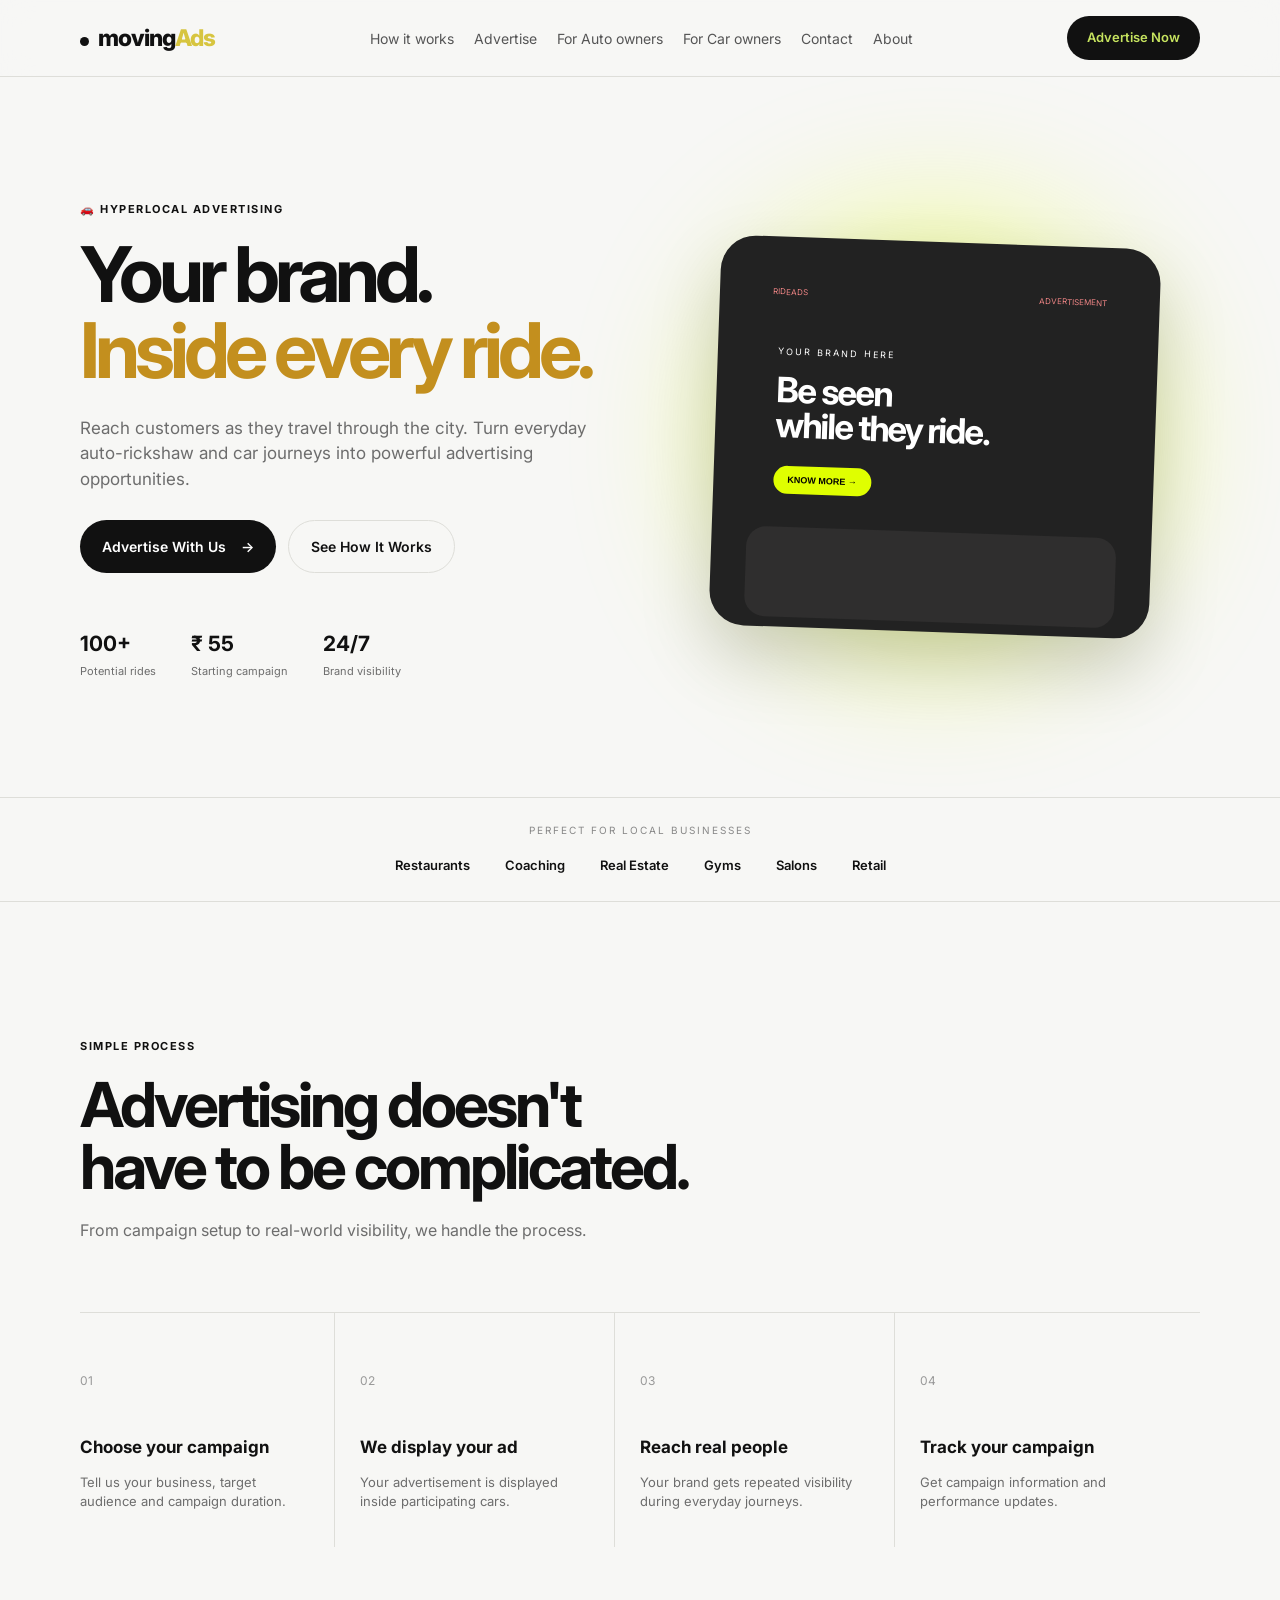
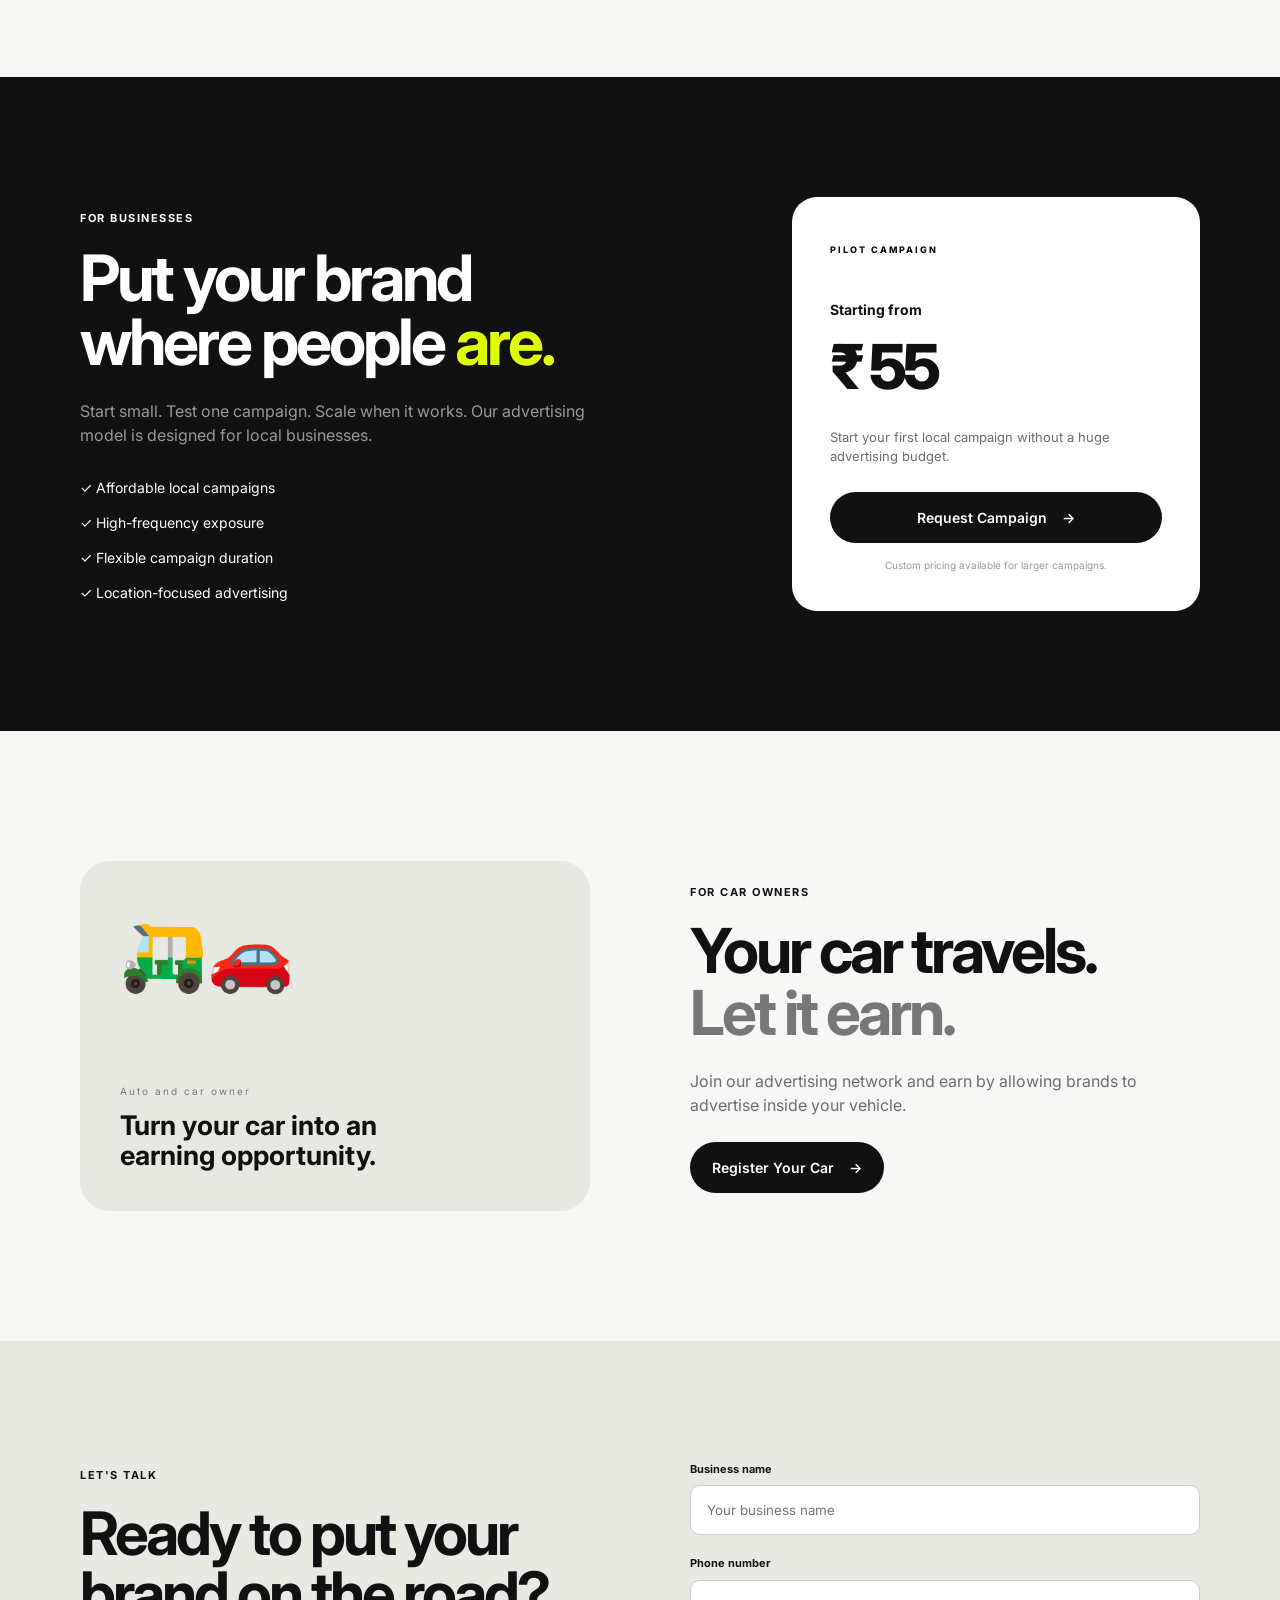
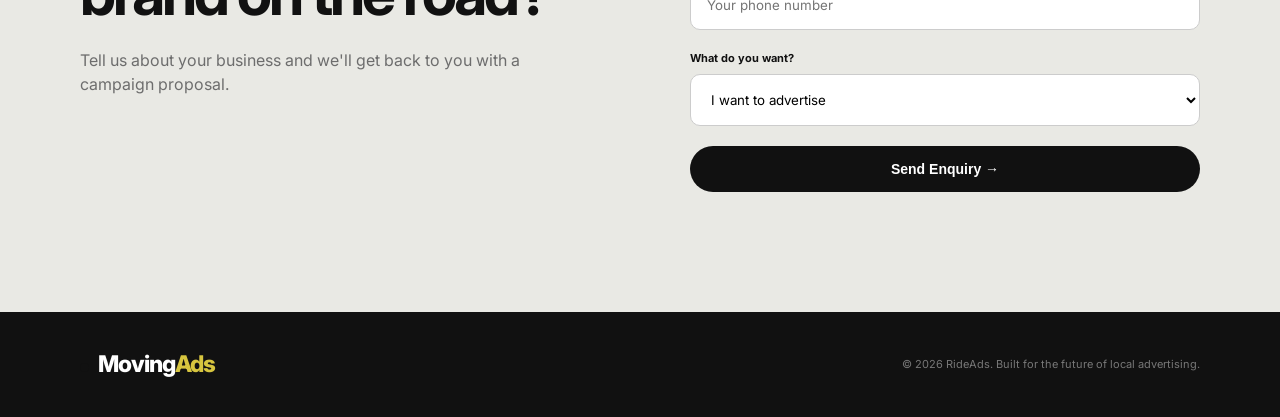
==== index.html @ db66582b "Add files via upload" ====
<!DOCTYPE html>
<html lang="en">
<head>
    <meta charset="UTF-8">
    <meta name="viewport" content="width=device-width, initial-scale=1.0">

    <title>RideAds — Advertise Inside Every Ride</title>

    <link rel="stylesheet" href="style.css">

    <link rel="preconnect" href="https://fonts.googleapis.com">
    <link rel="preconnect" href="https://fonts.gstatic.com" crossorigin>
    <link href="https://fonts.googleapis.com/css2?family=Inter:wght@400;500;600;700;800&display=swap" rel="stylesheet">
</head>

<body>

    <!-- NAVBAR -->

    <header class="navbar">
        <div class="container nav-inner">

            <a href="#" class="logo">
                <span class="logo-dot"></span>
                moving<span>Ads</span>
            </a>

            <nav class="nav-links">
                <a href="#how">How it works</a>
                <a href="#advertise">Advertise</a>
                <a href="#owners">For Auto owners</a>
                <a href="#owners">For Car owners</a>
                <a href="#contact">Contact</a>
                <a href="/indexabout.html">About</a>
            </nav>

            <a href="#advertise" class="nav-btn">
                Advertise Now
            </a>

            <button class="menu-btn" id="menuBtn">
                ☰
            </button>

        </div>
    </header>


    <!-- HERO -->

    <main>

        <section class="hero">

            <div class="container hero-grid">

                <div class="hero-content">

                    <div class="eyebrow">
                        🚗 Hyperlocal advertising
                    </div>

                    <h1>
                        Your brand.
                        <span>Inside every ride.</span>
                    </h1>

                    <p class="hero-text">
                       Reach customers as they travel through the city. Turn everyday auto-rickshaw and car journeys into powerful advertising opportunities.

                    </p>

                    <div class="hero-buttons">

                        <a href="#advertise" class="btn primary">
                            Advertise With Us
                            <span>→</span>
                        </a>

                        <a href="#how" class="btn secondary">
                            See How It Works
                        </a>

                    </div>

                    <div class="hero-stats">

                        <div>
                            <strong class="counter" data-target="100">0</strong>
                            <span>Potential rides</span>
                        </div>

                        <div>
                            <strong>₹ 55</strong>
                            <span>Starting campaign</span>
                        </div>

                        <div>
                            <strong>24/7</strong>
                            <span>Brand visibility</span>
                        </div>

                    </div>

                </div>


                <!-- CAR MOCKUP -->

                <div class="hero-visual">

                    <div class="glow"></div>

                    <div class="car-window">

                        <div class="screen">

                            <div class="screen-top">
                                <span>RIDEADS</span>
                                <span>ADVERTISEMENT</span>
                            </div>

                            <div class="screen-content">

                                <small>YOUR BRAND HERE</small>

                                <h2>
                                    Be seen<br>
                                    while they ride.
                                </h2>

                                <button>
                                    KNOW MORE →
                                </button>

                            </div>

                        </div>

                        <div class="seat"></div>

                    </div>

                </div>

            </div>

        </section>


        <!-- TRUST -->

        <section class="trust">

            <div class="container">

                <p>PERFECT FOR LOCAL BUSINESSES</p>

                <div class="business-types">

                    <span>Restaurants</span>
                    <span>Coaching</span>
                    <span>Real Estate</span>
                    <span>Gyms</span>
                    <span>Salons</span>
                    <span>Retail</span>

                </div>

            </div>

        </section>


        <!-- HOW IT WORKS -->

        <section class="section" id="how">

            <div class="container">

                <div class="section-heading">

                    <div class="eyebrow">
                        Simple process
                    </div>

                    <h2>
                        Advertising doesn't<br>
                        have to be complicated.
                    </h2>

                    <p>
                        From campaign setup to real-world visibility,
                        we handle the process.
                    </p>

                </div>


                <div class="steps">

                    <div class="step">
                         <img src="/image/first final.jpeg" alt="">
                        <div class="step-number">01</div>

                        <h3>Choose your campaign</h3>

                        <p>
                            Tell us your business, target audience and
                            campaign duration.
                        </p>

                    </div>


                    <div class="step">
                        <img src="/image/WhatsApp Image 2026-09-04 at 11.53.14 AM.jpeg" alt="">
                        <div class="step-number">02</div>

                        <h3>We display your ad</h3>

                        <p>
                            Your advertisement is displayed inside
                            participating cars.
                        </p>

                    </div>


                    <div class="step">
                          <img src="/image/WhatsApp Image 2026-09-04 at 1.43.23 PM.jpeg" alt="">
                        <div class="step-number">03</div>

                        <h3>Reach real people</h3>

                        <p>
                            Your brand gets repeated visibility during
                            everyday journeys.
                        </p>

                    </div>


                    <div class="step">
                        <img src="/image/play image.jpeg" alt="">
                
                        <div class="step-number">04</div>

                        <h3>Track your campaign</h3>

                        <p>
                            Get campaign information and performance
                            updates.
                        </p>

                    </div>

                </div>

            </div>

        </section>


        <!-- ADVERTISER -->

        <section class="dark-section" id="advertise">

            <div class="container advertise-grid">

                <div>

                    <div class="eyebrow">
                        For businesses
                    </div>

                    <h2>
                        Put your brand<br>
                        where people <span>are.</span>
                    </h2>

                    <p>
                        Start small. Test one campaign. Scale when it works.
                        Our advertising model is designed for local businesses.
                    </p>

                    <ul class="features">

                        <li>✓ Affordable local campaigns</li>
                        <li>✓ High-frequency exposure</li>
                        <li>✓ Flexible campaign duration</li>
                        <li>✓ Location-focused advertising</li>

                    </ul>

                </div>


                <div class="pricing-card">

                    <span class="card-label">
                        PILOT CAMPAIGN
                    </span>

                    <h3>
                        Starting from
                    </h3>

                    <div class="price">
                        ₹  55
                    </div>

                    <p>
                        Start your first local campaign
                        without a huge advertising budget.
                    </p>

                    <a href="#contact" class="btn white">
                        Request Campaign
                        <span>→</span>
                    </a>

                    <small>
                        Custom pricing available for larger campaigns.
                    </small>

                </div>

            </div>

        </section>


        <!-- CAR OWNER -->

        <section class="section owner-section" id="owners">

            <div class="container owner-grid">

                <div class="owner-card">

                    <div class="car-icon">
                     🛺🚗
                    </div>
    

                    

                    <div>
                        <span>Auto and car owner</span>
                        <h3>Turn your car into an earning opportunity.</h3>
                    </div>

                </div>


                <div class="owner-content">

                    <div class="eyebrow">
                        For car owners
                    </div>

                    <h2>
                        Your car travels.<br>
                        <span>Let it earn.</span>
                    </h2>

                    <p>
                        Join our advertising network and earn by allowing
                        brands to advertise inside your vehicle.
                    </p>

                    <a href="#contact" class="btn primary">
                        Register Your Car
                        <span>→</span>
                    </a>

                </div>

            </div>

        </section>


        <!-- CONTACT -->

        <section class="contact-section" id="contact">

            <div class="container contact-grid">

                <div>

                    <div class="eyebrow">
                        Let's talk
                    </div>

                    <h2>
                        Ready to put your<br>
                        brand on the road?
                    </h2>

                    <p>
                        Tell us about your business and we'll get
                        back to you with a campaign proposal.
                    </p>

                </div>


                <form id="contactForm">

                    <div class="input-group">

                        <label>Business name</label>

                        <input
                            type="text"
                            id="business"
                            placeholder="Your business name"
                            required
                        >

                    </div>


                    <div class="input-group">

                        <label>Phone number</label>

                        <input
                            type="tel"
                            id="phone"
                            placeholder="Your phone number"
                            required
                        >

                    </div>


                    <div class="input-group">

                        <label>What do you want?</label>

                        <select id="campaign">

                            <option value="Advertising">
                                I want to advertise
                            </option>

                            <option value="Car Owner">
                                I want to register my car
                            </option>

                        </select>

                    </div>


                    <button type="submit" class="btn primary full">
                        Send Enquiry →
                    </button>

                </form>

            </div>

        </section>

    </main>


    <!-- FOOTER -->

    <footer>

        <div class="container footer-inner">

            <a href="#" class="logo">
                <span class="logo-dot"></span>
                Moving<span>Ads</span>
            </a>

            <p>
                © 2026 RideAds. Built for the future of local advertising.
            </p>

        </div>

    </footer>


    <script src="script.js"></script>

</body>
</html>
---- style.css ----
:root {
    --bg: #f7f7f5;
    --dark: #111111;
    --muted: #6d6d6d;
    --border: #deded9;
    --white: #ffffff;
    --accent: #dfff00;
}

* {
    margin: 0;
    padding: 0;
    box-sizing: border-box;
}

html {
    scroll-behavior: smooth;
}

body {
    font-family: "Inter", sans-serif;
    background: var(--bg);
    color: var(--dark);
    line-height: 1.5;
}

a {
    color: inherit;
    text-decoration: none;
}

.container {
    width: min(1120px, 90%);
    margin: auto;
}


/* NAVBAR */

.navbar {
    position: sticky;
    top: 0;
    z-index: 100;
    background: rgba(247, 247, 245, 0.9);
    backdrop-filter: blur(15px);
    border-bottom: 1px solid var(--border);
}

.nav-inner {
    height: 76px;
    display: flex;
    align-items: center;
    justify-content: space-between;
}

.logo {
    font-size: 23px;
    font-weight: 800;
    letter-spacing: -1px;
}

.logo span:last-child {
    color: #d7c53f;
}

.logo-dot {
    width: 9px;
    height: 9px;
    display: inline-block;
    background: var(--dark);
    border-radius: 50%;
    margin-right: 5px;
}

.nav-links {
    display: flex;
    gap: 20px;
}

.nav-links a {
    font-size: 14px;
    color: #555;
    transition: 0.3s;
}

.nav-links a:hover {
    color: var(--dark);
}

.nav-btn {
    background: var(--dark);
    color: rgb(198, 227, 95);
    padding: 12px 20px;
    border-radius: 50px;
    font-size: 13px;
    font-weight: 600;
}

.menu-btn {
    display: none;
    border: none;
    background: none;
    font-size: 24px;
}


/* HERO */

.hero {
    min-height: 720px;
    display: flex;
    align-items: center;
    overflow: hidden;
}

.hero-grid {
    display: grid;
    grid-template-columns: 1fr 1fr;
    gap: 60px;
    align-items: center;
}

.eyebrow {
    display: inline-flex;
    align-items: center;
    gap: 8px;
    text-transform: uppercase;
    font-size: 11px;
    font-weight: 700;
    letter-spacing: 1.5px;
    margin-bottom: 20px;
}

.hero h1 {
    font-size: clamp(48px, 6vw, 82px);
    line-height: 0.98;
    letter-spacing: -5px;
    max-width: 650px;
}

.hero h1 span {
    color: #c38f1e;
}

.hero-text {
    color: var(--muted);
    max-width: 530px;
    margin: 28px 0;
    font-size: 17px;
}

.hero-buttons {
    display: flex;
    gap: 12px;
    flex-wrap: wrap;
}

.btn {
    display: inline-flex;
    align-items: center;
    justify-content: center;
    gap: 15px;
    padding: 15px 22px;
    border-radius: 50px;
    border: none;
    font-weight: 600;
    font-size: 14px;
    cursor: pointer;
    transition: 0.3s;
}

.primary {
    background: var(--dark);
    color: white;
}

.primary:hover {
    transform: translateY(-3px);
}

.secondary {
    border: 1px solid var(--border);
}

.hero-stats {
    display: flex;
    gap: 35px;
    margin-top: 55px;
}

.hero-stats div {
    display: flex;
    flex-direction: column;
}

.hero-stats strong {
    font-size: 21px;
}

.hero-stats span {
    font-size: 11px;
    color: var(--muted);
    margin-top: 3px;
}


/* CAR VISUAL */

.hero-visual {
    position: relative;
    min-height: 500px;
    display: flex;
    justify-content: center;
    align-items: center;
}

.glow {
    position: absolute;
    width: 400px;
    height: 400px;
    border-radius: 50%;
    background: var(--accent);
    filter: blur(80px);
    opacity: 0.5;
}

.car-window {
    position: relative;
    width: 440px;
    height: 390px;
    background: #222;
    border-radius: 35px;
    padding: 35px;
    box-shadow: 0 30px 70px rgba(0, 0, 0, 0.18);
    transform: rotate(2deg);
}

.screen {
    width: 100%;
    height: 230px;
    border-radius: 15px;
  
    
    color: white;
    overflow: hidden;
    position: relative;
      background-image:url(/front\ ad.jpeg);
      background-size: cover;
      background-position: center;
}

.screen-top {
    display: flex;
    justify-content: space-between;
    padding: 14px 18px;
    font-size: 8px;
    color: #ef8585;
}

.screen-content {
    padding: 25px;
}

.screen-content small {
    font-size: 9px;
    letter-spacing: 2px;
}

.screen-content h2 {
    font-size: 35px;
    line-height: 1;
    margin: 12px 0 22px;
    letter-spacing: -2px;
}

.screen-content button {
    border: none;
    background: var(--accent);
    padding: 9px 14px;
    font-size: 9px;
    font-weight: 800;
    border-radius: 20px;
}

.seat {
    width: 100%;
    height: 90px;
    background: #2f2e2e;
    border-radius: 20px;
    margin-top: 25px;
}


/* TRUST */

.trust {
    padding: 25px 0;
    border-top: 1px solid var(--border);
    border-bottom: 1px solid var(--border);
}

.trust p {
    text-align: center;
    font-size: 10px;
    letter-spacing: 2px;
    color: #888;
}

.business-types {
    display: flex;
    justify-content: center;
    gap: 35px;
    flex-wrap: wrap;
    margin-top: 18px;
}

.business-types span {
    font-size: 13px;
    font-weight: 600;
}


/* GENERAL SECTION */

.section {
    padding: 130px 0;
}

.section-heading {
    max-width: 650px;
    margin-bottom: 70px;
}

.section-heading h2,
.owner-content h2 {
    font-size: clamp(38px, 5vw, 62px);
    line-height: 1;
    letter-spacing: -3px;
}

.section-heading p {
    color: var(--muted);
    margin-top: 20px;
}


/* STEPS */

.steps {
    display: grid;
    grid-template-columns: repeat(4, 1fr);
    border-top: 1px solid var(--border);
}

.step {
    padding: 35px 25px 35px 0;
    border-right: 1px solid var(--border);
    margin-right: 25px;
}

.step:last-child {
    border-right: none;
}

.step-number {
    font-size: 12px;
    color: #999;
    margin-bottom: 45px;
}

.step h3 {
    font-size: 17px;
    margin-bottom: 12px;
}

.step p {
    font-size: 13px;
    color: var(--muted);
}
img{
   width:200px;
   border-radius:10px;
}

/* DARK SECTION */

.dark-section {
    background: var(--dark);
    color: white;
    padding: 120px 0;
}

.advertise-grid {
    display: grid;
    grid-template-columns: 1.2fr 0.8fr;
    gap: 100px;
    align-items: center;
}

.dark-section h2 {
    font-size: clamp(42px, 5vw, 68px);
    line-height: 1;
    letter-spacing: -3px;
}

.dark-section h2 span {
    color: var(--accent);
}

.dark-section p {
    color: #999;
    max-width: 550px;
    margin: 25px 0;
}

.features {
    list-style: none;
    display: grid;
    gap: 14px;
    margin-top: 30px;
}

.features li {
    font-size: 14px;
}

.pricing-card {
    background: white;
    color: var(--dark);
    border-radius: 25px;
    padding: 38px;
}

.card-label {
    font-size: 9px;
    font-weight: 800;
    letter-spacing: 2px;
}

.pricing-card h3 {
    font-size: 14px;
    margin-top: 40px;
}

.price {
    font-size: 62px;
    font-weight: 800;
    letter-spacing: -4px;
}

.pricing-card p {
    color: var(--muted);
    font-size: 13px;
    margin: 15px 0 25px;
}

.white {
    background: var(--dark);
    color: white;
    width: 100%;
}

.pricing-card small {
    display: block;
    text-align: center;
    margin-top: 15px;
    color: #999;
    font-size: 10px;
}


/* OWNER */

.owner-grid {
    display: grid;
    grid-template-columns: 1fr 1fr;
    gap: 100px;
    align-items: center;
}

.owner-card {
    min-height: 350px;
    border-radius: 30px;
    background: #e8e8e3;
    padding: 40px;
    display: flex;
    flex-direction: column;
    justify-content: space-between;
}

.car-icon {
    font-size: 70px;
}

.owner-card span {
    font-size: 10px;
    letter-spacing: 2px;
    color: #777;
}

.owner-card h3 {
    font-size: 27px;
    max-width: 350px;
    line-height: 1.1;
    margin-top: 10px;
}

.owner-content p {
    color: var(--muted);
    max-width: 500px;
    margin: 25px 0;
}

.owner-content h2 span {
    color: #777;
}


/* CONTACT */

.contact-section {
    padding: 120px 0;
    background: #e9e9e4;
}

.contact-grid {
    display: grid;
    grid-template-columns: 1fr 1fr;
    gap: 100px;
}

.contact-section h2 {
    font-size: clamp(40px, 5vw, 60px);
    line-height: 1;
    letter-spacing: -3px;
}

.contact-section p {
    color: var(--muted);
    max-width: 500px;
    margin-top: 25px;
}

form {
    display: flex;
    flex-direction: column;
    gap: 20px;
}

.input-group {
    display: flex;
    flex-direction: column;
    gap: 8px;
}

.input-group label {
    font-size: 11px;
    font-weight: 700;
}

input,
select {
    width: 100%;
    padding: 16px;
    border: 1px solid #ccc;
    border-radius: 10px;
    background: white;
    font-family: inherit;
    outline: none;
}

input:focus,
select:focus {
    border-color: #555;
}

.full {
    width: 100%;
}


/* FOOTER */

footer {
    background: var(--dark);
    color: white;
    padding: 35px 0;
}

.footer-inner {
    display: flex;
    justify-content: space-between;
    align-items: center;
}

.footer-inner p {
    font-size: 11px;
    color: #777;
}


/* MOBILE */

@media (max-width: 850px) {

    .nav-links,
    .nav-btn {
        display: none;
    }

    .menu-btn {
        display: block;
    }

    .hero {
        padding: 80px 0;
    }

    .hero-grid,
    .advertise-grid,
    .owner-grid,
    .contact-grid {
        grid-template-columns: 1fr;
        gap: 60px;
    }

    .hero h1 {
        letter-spacing: -3px;
    }

    .hero-visual {
        min-height: 400px;
    }

    .car-window {
        width: 100%;
        max-width: 420px;
    }

    .steps {
        grid-template-columns: 1fr 1fr;
    }

    .step:nth-child(2) {
        border-right: none;
    }

    .section {
        padding: 90px 0;
    }

    .footer-inner {
        flex-direction: column;
        gap: 15px;
    }
}


@media (max-width: 550px) {

    .hero-stats {
        gap: 20px;
    }

    .hero-stats strong {
        font-size: 17px;
    }

    .hero-stats span {
        font-size: 9px;
    }

    .car-window {
        height: 340px;
        padding: 25px;
    }

    .screen {
        height: 210px;
    }

    .steps {
        grid-template-columns: 1fr;
    }

    .step {
        border-right: none;
        border-bottom: 1px solid var(--border);
    }

    .dark-section,
    .contact-section {
        padding: 80px 0;
    }
}










/* =========================================
   ABOUT SECTION
   All classes are prefixed with "about-"
   to avoid conflicts with existing CSS.
========================================= */

.about-section {
    width: 100%;
    position: relative;
    overflow: hidden;
    background: #080808;
    color: #ffffff;
    font-family: Arial, Helvetica, sans-serif;
    box-sizing: border-box;
}

.about-section *,
.about-section *::before,
.about-section *::after {
    box-sizing: border-box;
}

.about-container {
    width: min(1180px, calc(100% - 40px));
    margin: 0 auto;
}


/* =========================================
   COMMON
========================================= */

.about-eyebrow {
    display: inline-block;
    margin-bottom: 18px;
    font-size: 12px;
    font-weight: 700;
    letter-spacing: 3px;
    text-transform: uppercase;
    color: #a7a7a7;
}

.about-section-title {
    margin: 0;
    font-size: clamp(34px, 5vw, 58px);
    line-height: 1.05;
    letter-spacing: -2px;
    font-weight: 800;
}

.about-section-title span,
.about-hero-title span,
.about-vision-title span,
.about-cta-title span {
    color: #c9ff38;
}

.about-section-text {
    max-width: 650px;
    margin: 24px 0 0;
    color: #a9a9a9;
    font-size: 17px;
    line-height: 1.8;
}

.about-heading-center {
    text-align: center;
}

.about-heading-center .about-section-title {
    margin: 0 auto;
}


/* =========================================
   HERO
========================================= */

.about-hero {
    min-height: 720px;
    display: grid;
    grid-template-columns: 1fr 0.9fr;
    align-items: center;
    gap: 70px;
    padding: 100px 0;
}

.about-hero-title {
    max-width: 650px;
    margin: 0;
    font-size: clamp(48px, 7vw, 82px);
    line-height: 0.98;
    letter-spacing: -4px;
    font-weight: 900;
}

.about-hero-text {
    max-width: 620px;
    margin: 30px 0 0;
    color: #a8a8a8;
    font-size: 18px;
    line-height: 1.8;
}

.about-hero-highlight {
    max-width: 540px;
    display: flex;
    align-items: center;
    gap: 18px;
    margin-top: 35px;
    padding: 18px 20px;
    border: 1px solid #242424;
    border-radius: 16px;
    background: #101010;
}

.about-highlight-icon {
    width: 48px;
    height: 48px;
    flex-shrink: 0;
    display: flex;
    align-items: center;
    justify-content: center;
    border-radius: 12px;
    background: #1b1b1b;
    font-size: 24px;
}

.about-highlight-content {
    display: flex;
    flex-direction: column;
    gap: 5px;
}

.about-highlight-content strong {
    font-size: 14px;
}

.about-highlight-content span {
    color: #858585;
    font-size: 12px;
}


/* Hero visual */

.about-hero-visual {
    display: flex;
    align-items: center;
    justify-content: center;
}

.about-visual-card {
    width: min(100%, 430px);
    height: 520px;
    position: relative;
    display: flex;
    align-items: center;
    justify-content: center;
    border: 1px solid #292929;
    border-radius: 30px;
    background:
        radial-gradient(circle at 50% 35%, #242424 0%, #111111 38%, #090909 75%);
    overflow: hidden;
}

.about-visual-glow {
    position: absolute;
    width: 260px;
    height: 260px;
    border-radius: 50%;
    background: #c9ff38;
    opacity: 0.08;
    filter: blur(60px);
}

.about-auto-icon {
    position: absolute;
    top: 75px;
    font-size: 100px;
    filter: grayscale(1);
}

.about-ad-box {
    width: 270px;
    height: 170px;
    position: relative;
    z-index: 2;
    display: flex;
    flex-direction: column;
    align-items: center;
    justify-content: center;
    border: 2px solid #c9ff38;
    border-radius: 14px;
    background: #111111;
    box-shadow: 0 0 50px rgba(201, 255, 56, 0.12);
}

.about-ad-box span {
    color: #777777;
    font-size: 13px;
    letter-spacing: 2px;
}

.about-ad-box strong {
    margin-top: 8px;
    color: #c9ff38;
    font-size: 38px;
    letter-spacing: 2px;
}

.about-visual-label {
    position: absolute;
    bottom: 28px;
    display: flex;
    align-items: center;
    gap: 8px;
    color: #8b8b8b;
    font-size: 10px;
    letter-spacing: 2px;
}

.about-pulse-dot {
    width: 7px;
    height: 7px;
    display: inline-block;
    border-radius: 50%;
    background: #c9ff38;
    box-shadow: 0 0 12px #c9ff38;
}


/* =========================================
   ATTENTION
========================================= */

.about-attention {
    padding: 60px 0 120px;
}

.about-attention-card {
    display: grid;
    grid-template-columns: 280px 1fr;
    align-items: center;
    gap: 60px;
    padding: 60px;
    border: 1px solid #292929;
    border-radius: 28px;
    background: linear-gradient(135deg, #111111, #0b0b0b);
}

.about-attention-number {
    color: #c9ff38;
    font-size: clamp(65px, 9vw, 105px);
    font-weight: 900;
    line-height: 0.8;
    letter-spacing: -6px;
}

.about-attention-number small {
    display: block;
    margin-top: 15px;
    color: #777777;
    font-size: 13px;
    letter-spacing: 3px;
}

.about-bold-text {
    margin: 24px 0 0;
    color: #eeeeee;
    font-size: 16px;
    font-weight: 700;
}

.about-bold-text span {
    color: #c9ff38;
}


/* =========================================
   MISSION
========================================= */

.about-mission {
    display: grid;
    grid-template-columns: 1fr 0.8fr;
    gap: 80px;
    align-items: center;
    padding: 100px 0;
}

.about-mission-stats {
    display: grid;
    grid-template-columns: repeat(2, 1fr);
    gap: 15px;
}

.about-stat-card {
    min-height: 150px;
    padding: 25px;
    display: flex;
    flex-direction: column;
    justify-content: center;
    border: 1px solid #242424;
    border-radius: 18px;
    background: #101010;
    transition: 0.3s ease;
}

.about-stat-card:hover {
    transform: translateY(-5px);
    border-color: #c9ff38;
}

.about-stat-icon {
    margin-bottom: 14px;
    font-size: 24px;
}

.about-stat-card strong {
    font-size: 18px;
}

.about-stat-card small {
    margin-top: 4px;
    color: #777777;
}


/* =========================================
   HOW IT WORKS
========================================= */

.about-how {
    padding: 110px 0;
}

.about-steps {
    display: grid;
    grid-template-columns: repeat(4, 1fr);
    gap: 16px;
    margin-top: 55px;
}

.about-step-card {
    min-height: 310px;
    position: relative;
    padding: 30px;
    border: 1px solid #252525;
    border-radius: 20px;
    background: #0e0e0e;
    overflow: hidden;
    transition: 0.3s ease;
}

.about-step-card:hover {
    transform: translateY(-8px);
    border-color: #444444;
}

.about-step-number {
    position: absolute;
    top: 20px;
    right: 22px;
    color: #292929;
    font-size: 34px;
    font-weight: 900;
}

.about-step-icon {
    margin-top: 50px;
    font-size: 34px;
}

.about-step-title {
    margin: 25px 0 10px;
    font-size: 20px;
}

.about-step-text {
    margin: 0;
    color: #858585;
    font-size: 14px;
    line-height: 1.7;
}


/* =========================================
   WHY US
========================================= */

.about-why {
    padding: 100px 0;
}

.about-benefits {
    display: grid;
    grid-template-columns: repeat(2, 1fr);
    gap: 18px;
    margin-top: 55px;
}

.about-benefit-card {
    padding: 35px;
    border: 1px solid #252525;
    border-radius: 22px;
    background: #0f0f0f;
    transition: 0.3s ease;
}

.about-benefit-card:hover {
    transform: translateY(-5px);
    border-color: #555555;
}

.about-benefit-featured {
    border-color: #c9ff38;
    background: linear-gradient(135deg, #141414, #0c0c0c);
}

.about-benefit-icon {
    width: 50px;
    height: 50px;
    display: flex;
    align-items: center;
    justify-content: center;
    margin-bottom: 25px;
    border-radius: 14px;
    background: #1b1b1b;
    font-size: 24px;
}

.about-benefit-card h3 {
    margin: 0 0 12px;
    font-size: 21px;
}

.about-benefit-card p {
    max-width: 500px;
    margin: 0;
    color: #858585;
    font-size: 15px;
    line-height: 1.7;
}


/* =========================================
   FOUNDERS
========================================= */

.about-founders {
    padding: 110px 0;
}

.about-founder-grid {
    display: grid;
    grid-template-columns: repeat(2, 1fr);
    gap: 20px;
    margin-top: 55px;
}

.about-founder-card {
    display: flex;
    align-items: center;
    gap: 25px;
    padding: 35px;
    border: 1px solid #252525;
    border-radius: 22px;
    background: #101010;
    transition: 0.3s ease;
}

.about-founder-card:hover {
    transform: translateY(-5px);
    border-color: #444444;
}

.about-founder-avatar {
    width: 90px;
    height: 90px;
    flex-shrink: 0;
    display: flex;
    align-items: center;
    justify-content: center;
    border-radius: 50%;
    background: #c9ff38;
    color: #080808;
    font-size: 23px;
    font-weight: 900;
}

.about-founder-role {
    color: #c9ff38;
    font-size: 10px;
    font-weight: 700;
    letter-spacing: 2px;
}

.about-founder-name {
    margin: 8px 0 10px;
    font-size: 25px;
}

.about-founder-text {
    margin: 0;
    color: #858585;
    font-size: 14px;
    line-height: 1.7;
}


/* =========================================
   VISION
========================================= */

.about-vision {
    padding: 80px 0 120px;
}

.about-vision-card {
    padding: 90px 70px;
    text-align: center;
    border: 1px solid #292929;
    border-radius: 30px;
    background:
        radial-gradient(circle at 50% 0%, #1b1b1b, #0b0b0b 65%);
}

.about-vision-title {
    max-width: 850px;
    margin: 0 auto;
    font-size: clamp(38px, 6vw, 68px);
    line-height: 1;
    letter-spacing: -3px;
    font-weight: 900;
}

.about-vision-text {
    max-width: 680px;
    margin: 30px auto 0;
    color: #858585;
    font-size: 16px;
    line-height: 1.8;
}

.about-vision-line {
    width: 70px;
    height: 2px;
    margin: 35px auto;
    background: #c9ff38;
}

.about-vision-tagline {
    font-size: 17px;
}


/* =========================================
   CTA
========================================= */

.about-cta {
    padding: 0 0 120px;
}

.about-cta-card {
    padding: 80px 40px;
    text-align: center;
    border-radius: 30px;
    background: #c9ff38;
    color: #080808;
}

.about-cta-card .about-eyebrow {
    color: #303030;
}

.about-cta-title {
    max-width: 800px;
    margin: 0 auto;
    font-size: clamp(40px, 6vw, 70px);
    line-height: 1;
    letter-spacing: -3px;
    font-weight: 900;
}

.about-cta-title span {
    color: #080808;
}

.about-cta-text {
    margin: 25px auto;
    color: #303030;
    font-size: 16px;
}

.about-cta-button {
    display: inline-flex;
    align-items: center;
    gap: 12px;
    margin-top: 10px;
    padding: 15px 24px;
    border-radius: 100px;
    background: #080808;
    color: #ffffff;
    font-size: 14px;
    font-weight: 700;
    text-decoration: none;
    transition: 0.3s ease;
}

.about-cta-button:hover {
    transform: translateY(-3px);
    background: #1a1a1a;
}

.about-cta-button span {
    color: #c9ff38;
    font-size: 20px;
}


/* =========================================
   RESPONSIVE
========================================= */

@media (max-width: 900px) {

    .about-hero {
        grid-template-columns: 1fr;
        min-height: auto;
        padding: 80px 0;
    }

    .about-hero-visual {
        order: -1;
    }

    .about-visual-card {
        height: 430px;
    }

    .about-mission {
        grid-template-columns: 1fr;
        gap: 50px;
    }

    .about-steps {
        grid-template-columns: repeat(2, 1fr);
    }

    .about-founder-grid {
        grid-template-columns: 1fr;
    }

}


@media (max-width: 600px) {

    .about-container {
        width: min(100% - 28px, 1180px);
    }

    .about-hero {
        padding: 60px 0;
        gap: 45px;
    }

    .about-hero-title {
        font-size: 48px;
        letter-spacing: -3px;
    }

    .about-hero-text {
        font-size: 16px;
    }

    .about-visual-card {
        height: 360px;
        border-radius: 22px;
    }

    .about-auto-icon {
        top: 45px;
        font-size: 75px;
    }

    .about-ad-box {
        width: 220px;
        height: 140px;
    }

    .about-ad-box strong {
        font-size: 30px;
    }

    .about-attention {
        padding: 30px 0 70px;
    }

    .about-attention-card {
        grid-template-columns: 1fr;
        gap: 35px;
        padding: 35px 25px;
    }

    .about-attention-number {
        font-size: 75px;
    }

    .about-section-title {
        font-size: 38px;
        letter-spacing: -1.5px;
    }

    .about-section-text {
        font-size: 15px;
    }

    .about-mission,
    .about-how,
    .about-why,
    .about-founders {
        padding: 70px 0;
    }

    .about-mission-stats {
        grid-template-columns: repeat(2, 1fr);
    }

    .about-steps {
        grid-template-columns: 1fr;
        margin-top: 40px;
    }

    .about-benefits {
        grid-template-columns: 1fr;
        margin-top: 40px;
    }

    .about-founder-card {
        align-items: flex-start;
        padding: 25px;
    }

    .about-founder-avatar {
        width: 65px;
        height: 65px;
        font-size: 17px;
    }

    .about-founder-name {
        font-size: 21px;
    }

    .about-vision {
        padding: 50px 0 70px;
    }

    .about-vision-card {
        padding: 60px 25px;
        border-radius: 22px;
    }

    .about-vision-title {
        font-size: 40px;
        letter-spacing: -2px;
    }

    .about-cta {
        padding-bottom: 70px;
    }

    .about-cta-card {
        padding: 60px 20px;
        border-radius: 22px;
    }

    .about-cta-title {
        font-size: 42px;
        letter-spacing: -2px;
    }

}
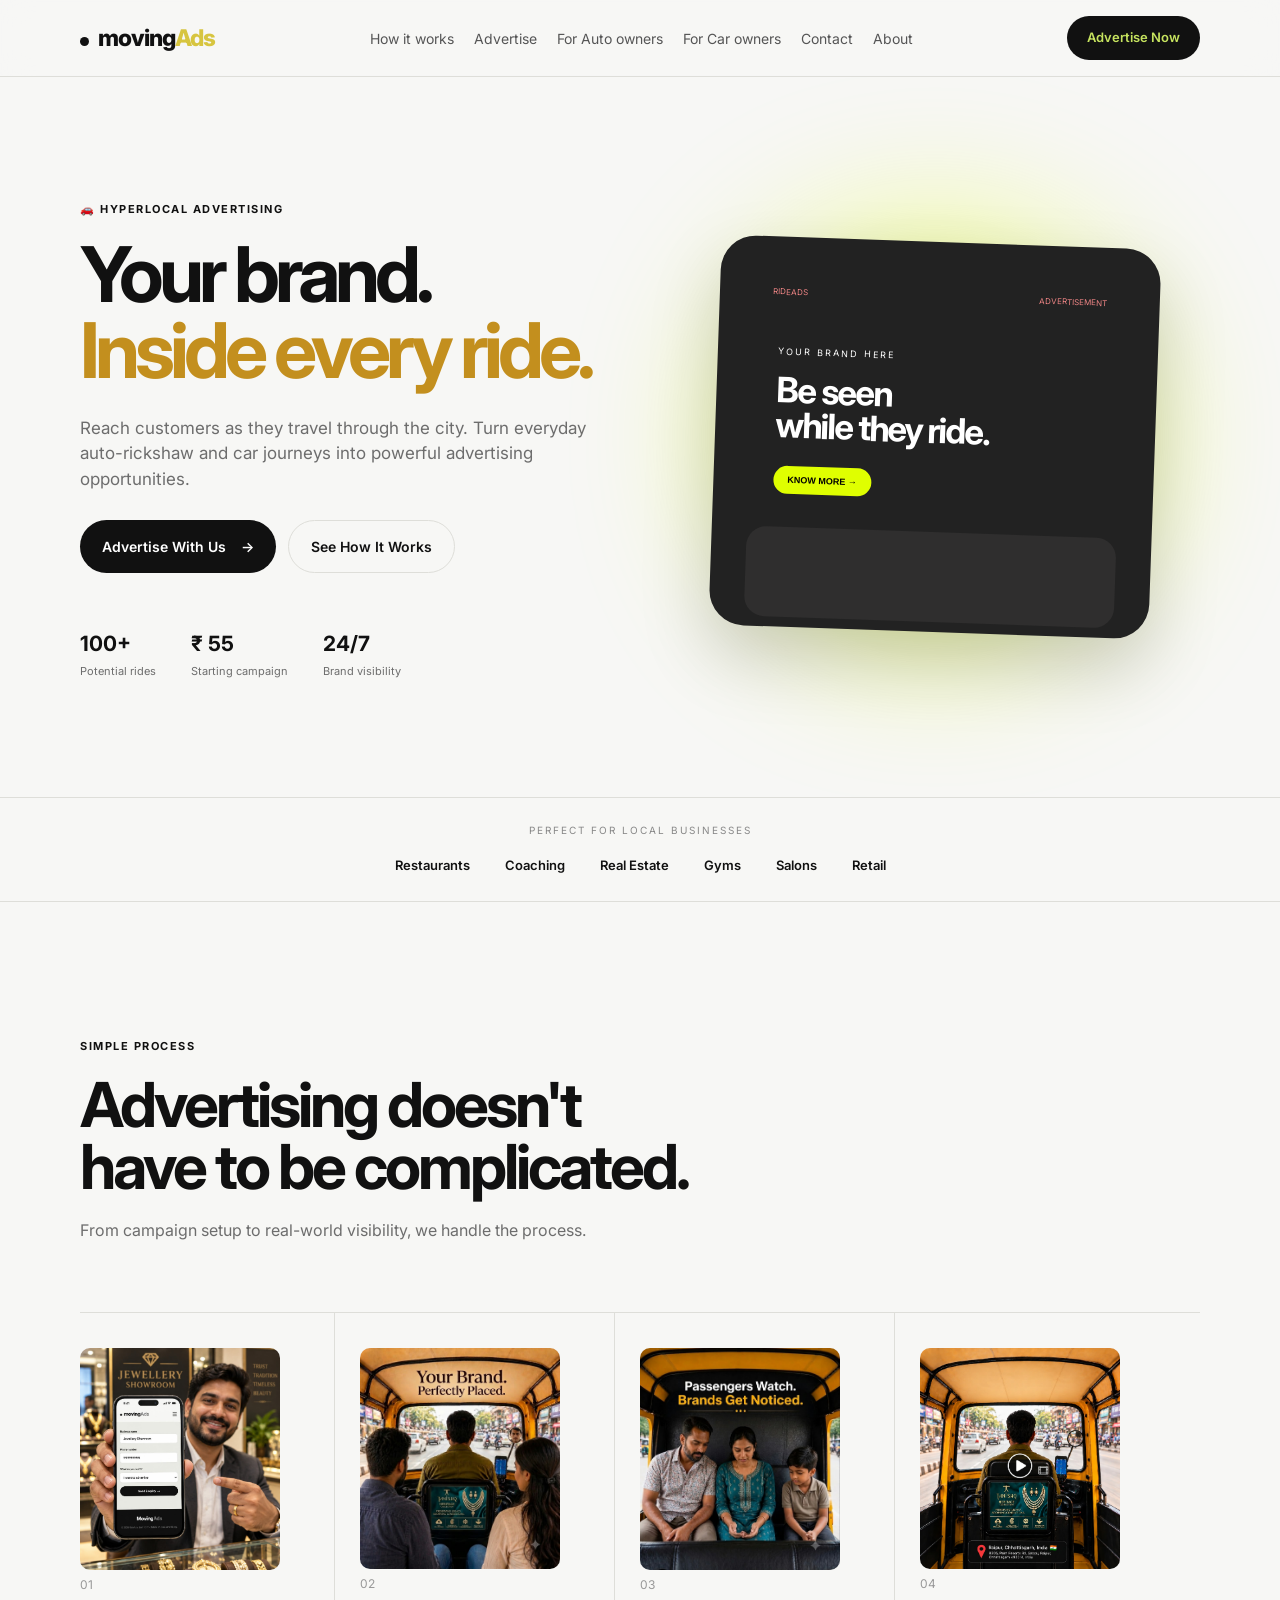
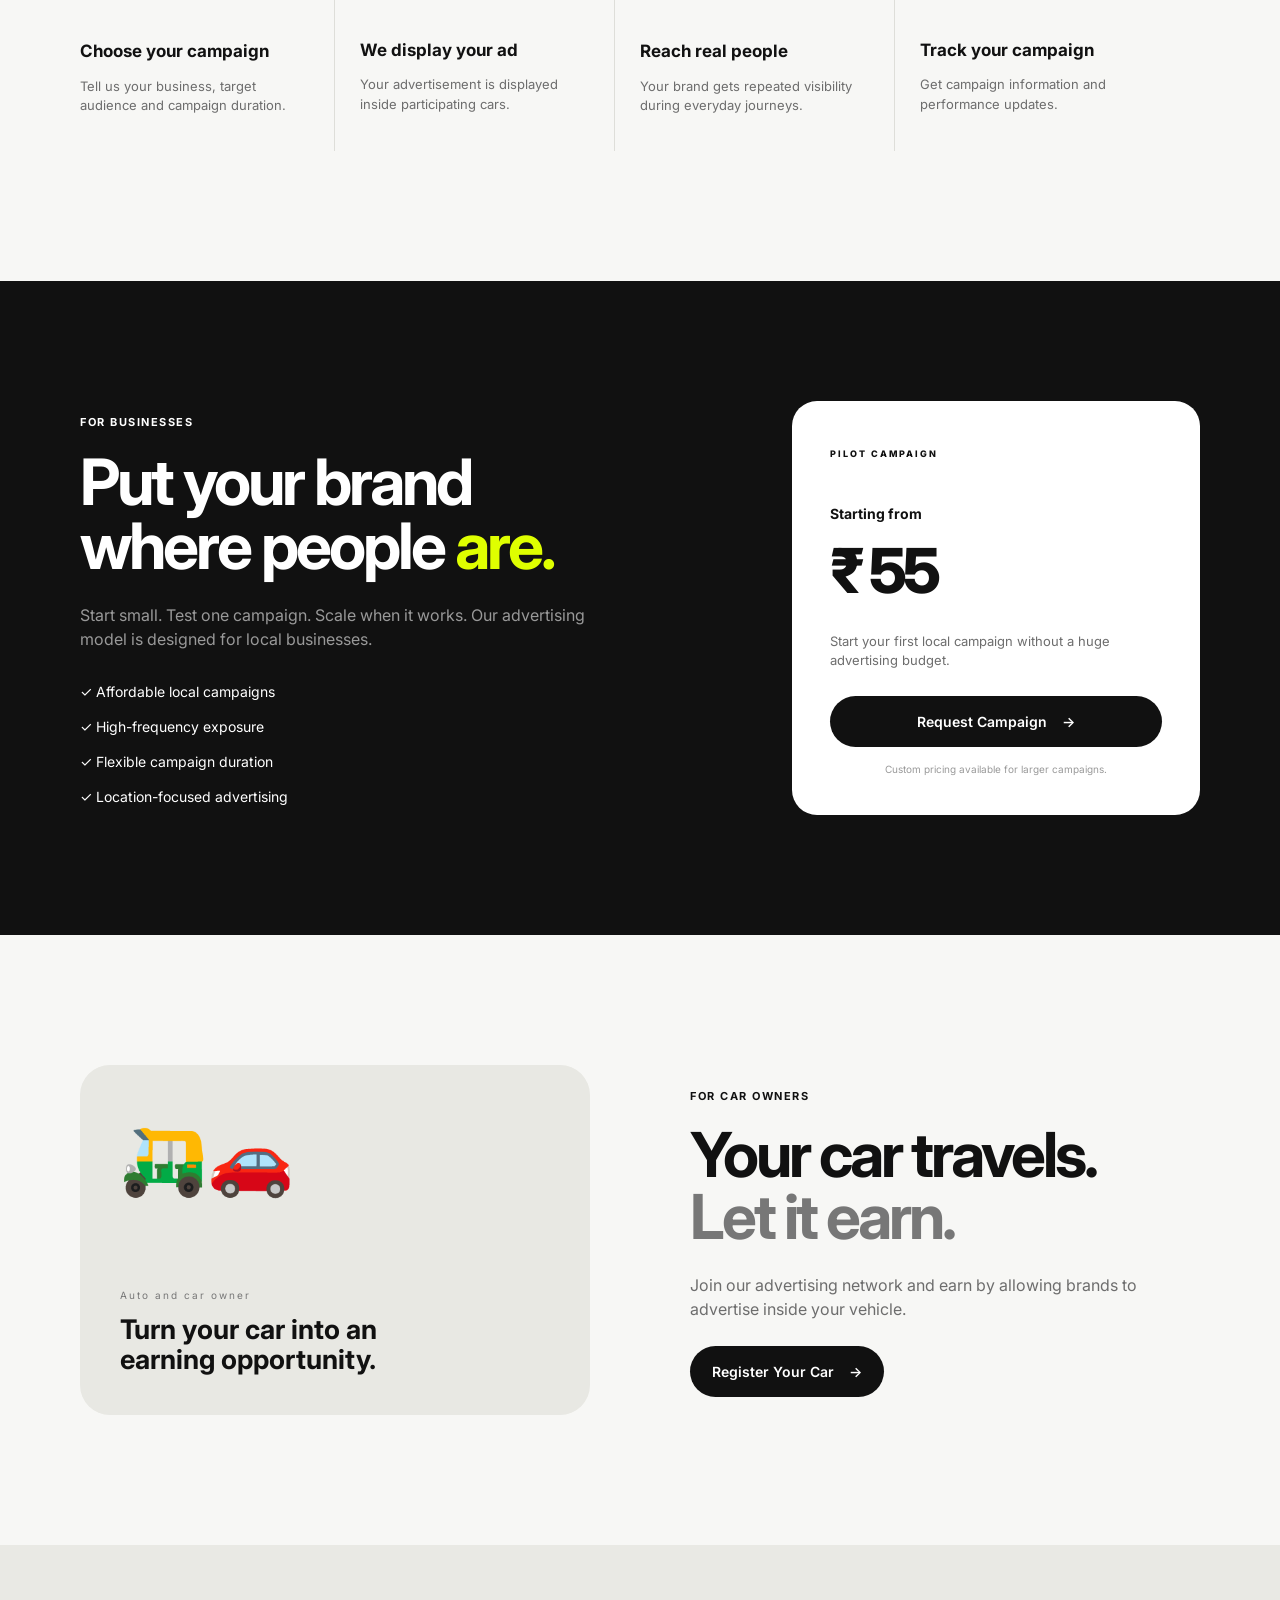
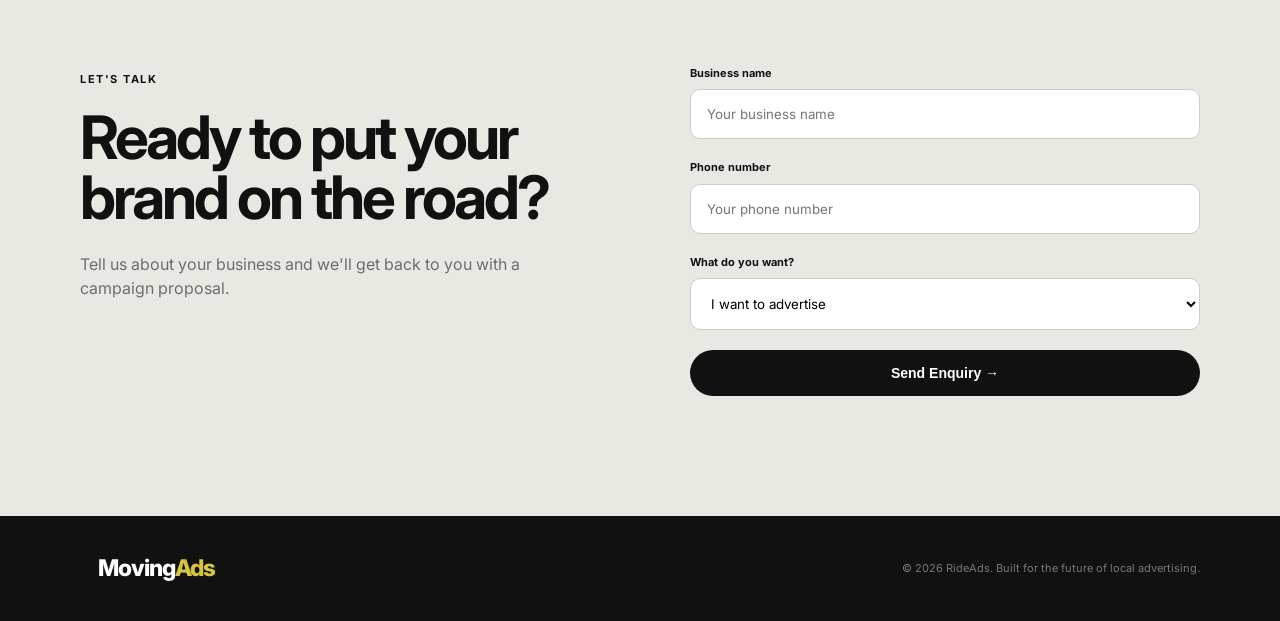
==== commit 239d7c0b: "Fix HTML formatting and structure" ====
--- a/index.html
+++ b/index.html
@@ -31,7 +31,7 @@
                 <a href="#owners">For Auto owners</a>
                 <a href="#owners">For Car owners</a>
                 <a href="#contact">Contact</a>
-                <a href="/indexabout.html">About</a>
+                <a href="indexabout.html">About</a>
             </nav>
 
             <a href="#advertise" class="nav-btn">
@@ -492,4 +492,4 @@
     <script src="script.js"></script>
 
 </body>
-</html>+</html>
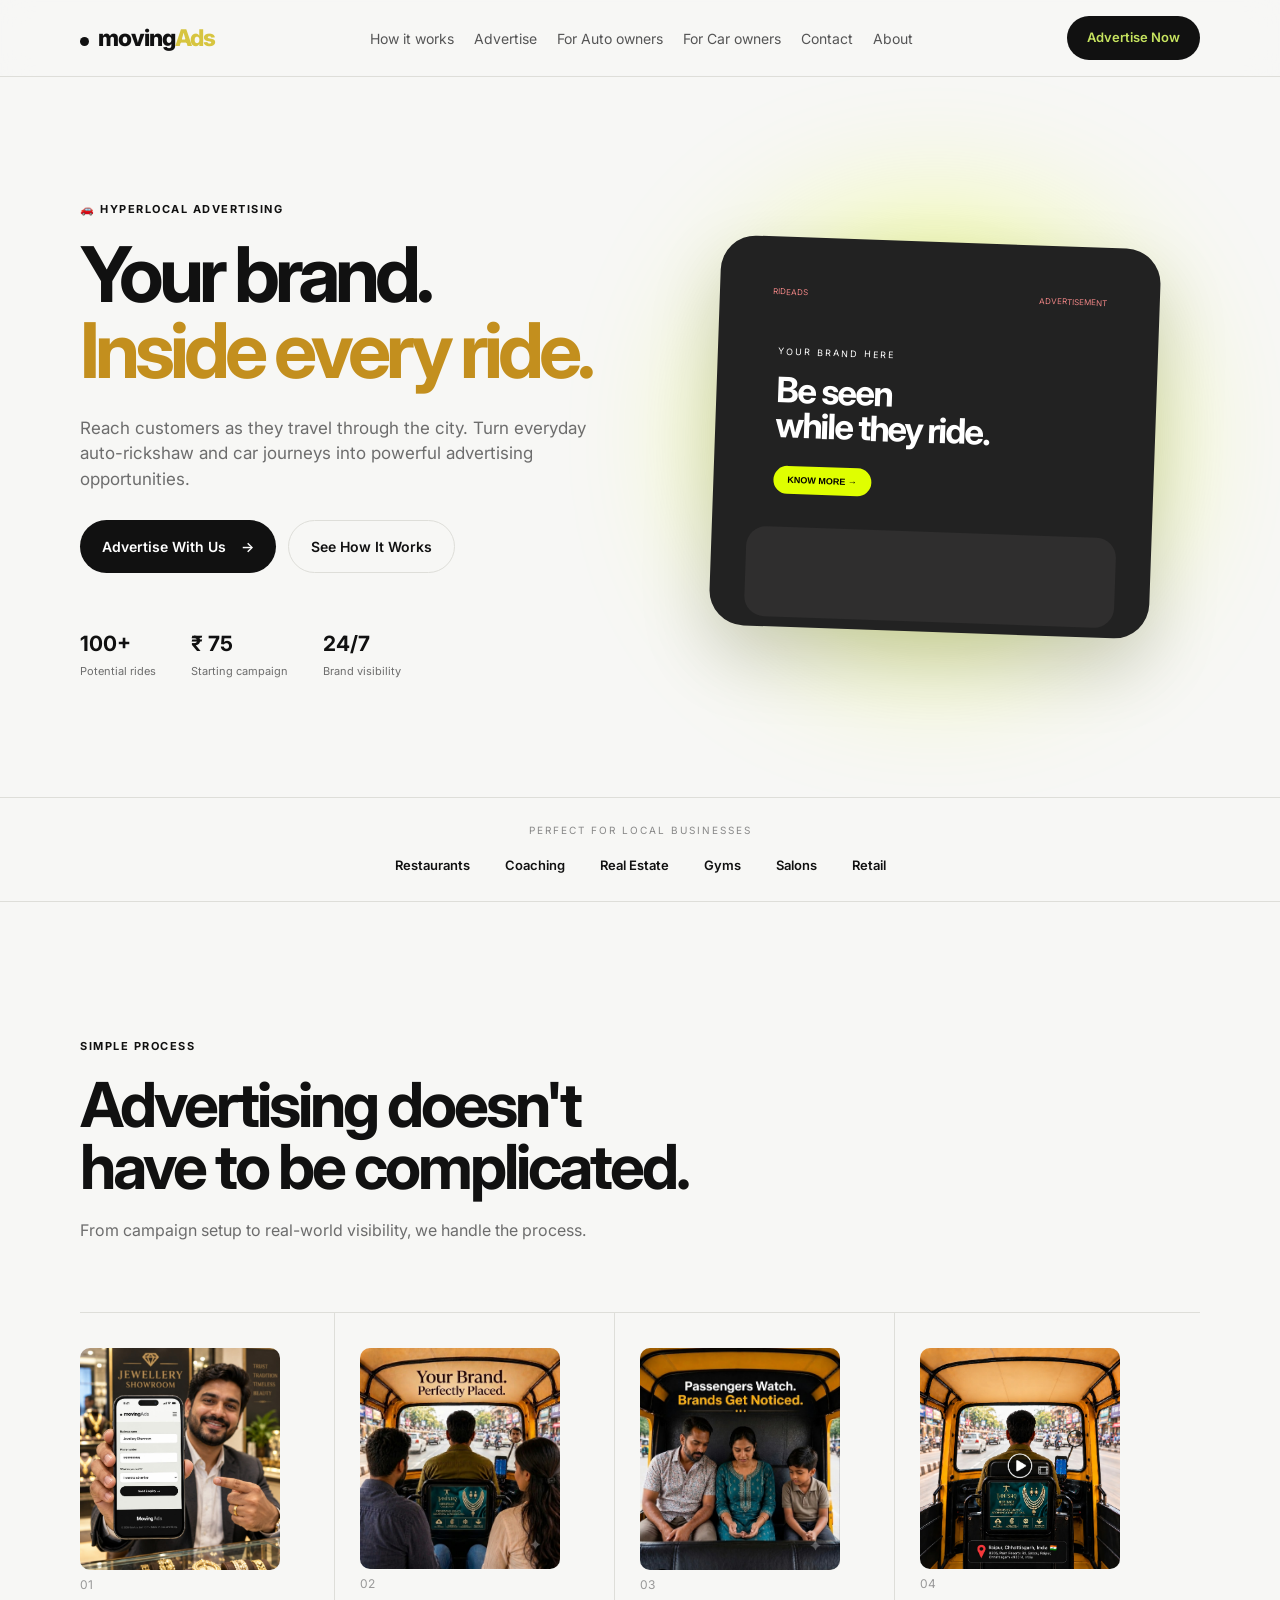
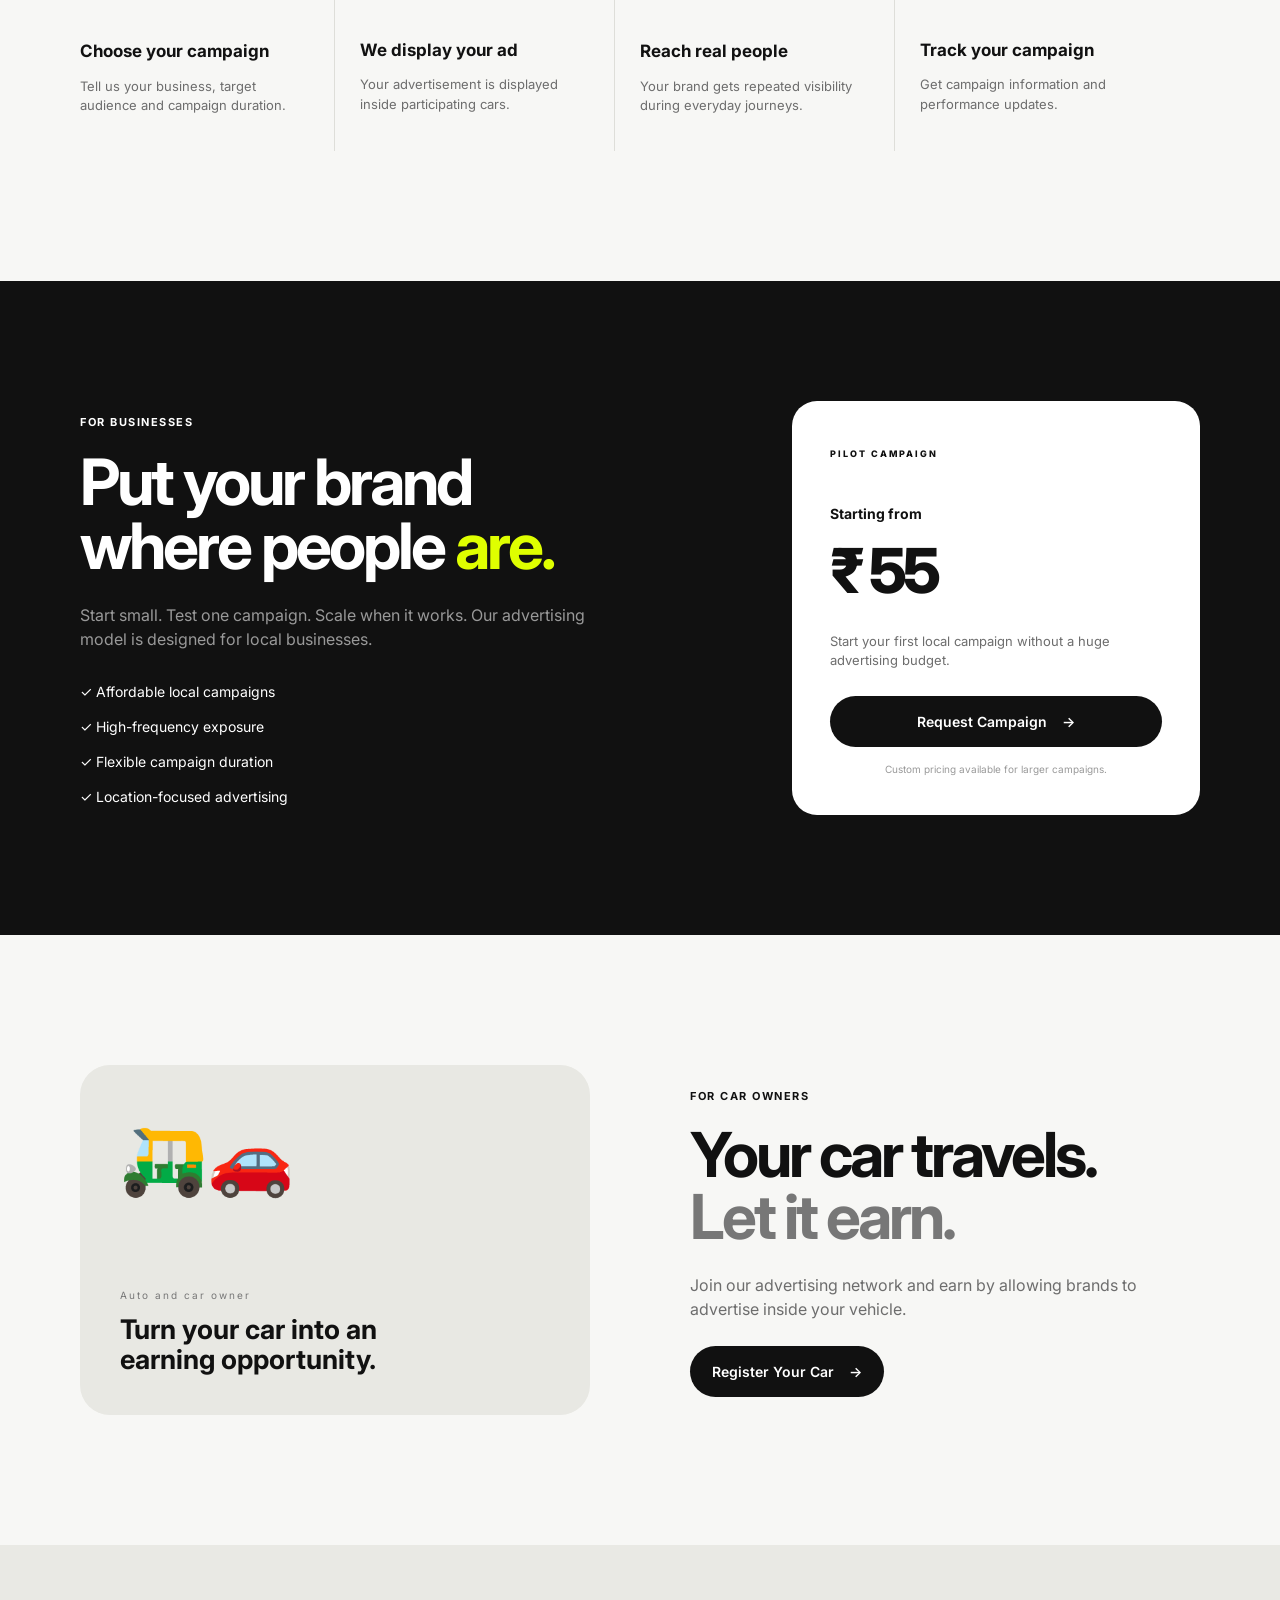
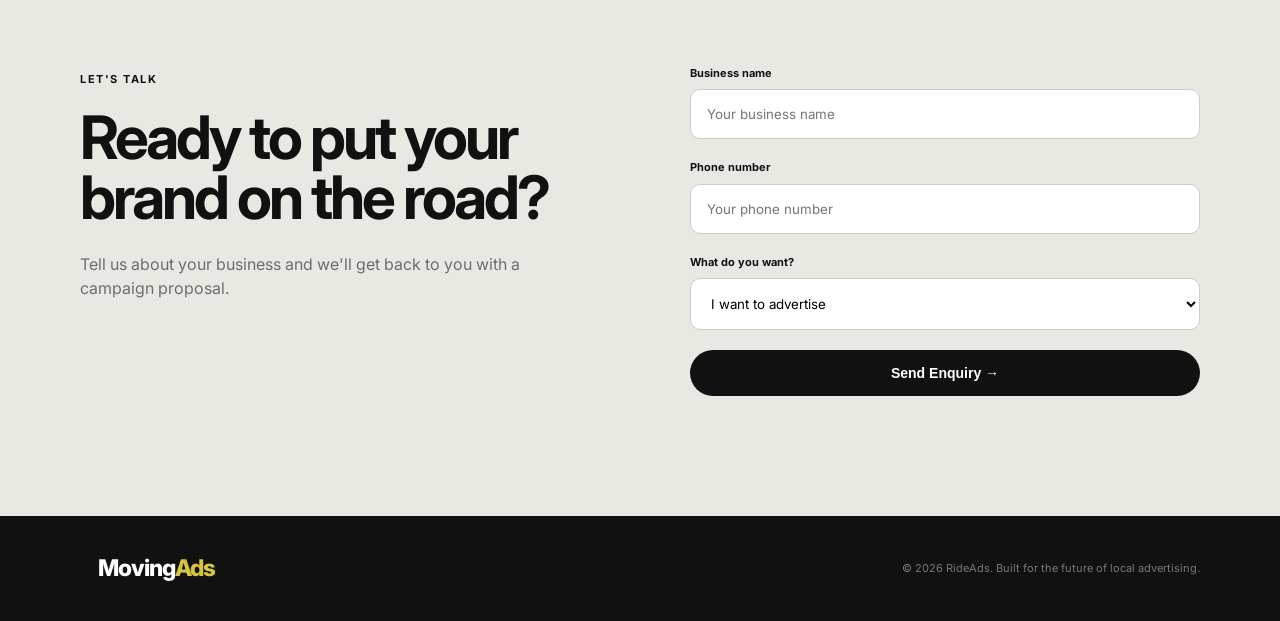
==== commit 3940da32: "Revise index.html for improved layout and content Updated the HTML structure and content for the Rid" ====
--- a/index.html
+++ b/index.html
@@ -91,7 +91,7 @@
                         </div>
 
                         <div>
-                            <strong>₹ 55</strong>
+                            <strong>₹ 75</strong>
                             <span>Starting campaign</span>
                         </div>
 
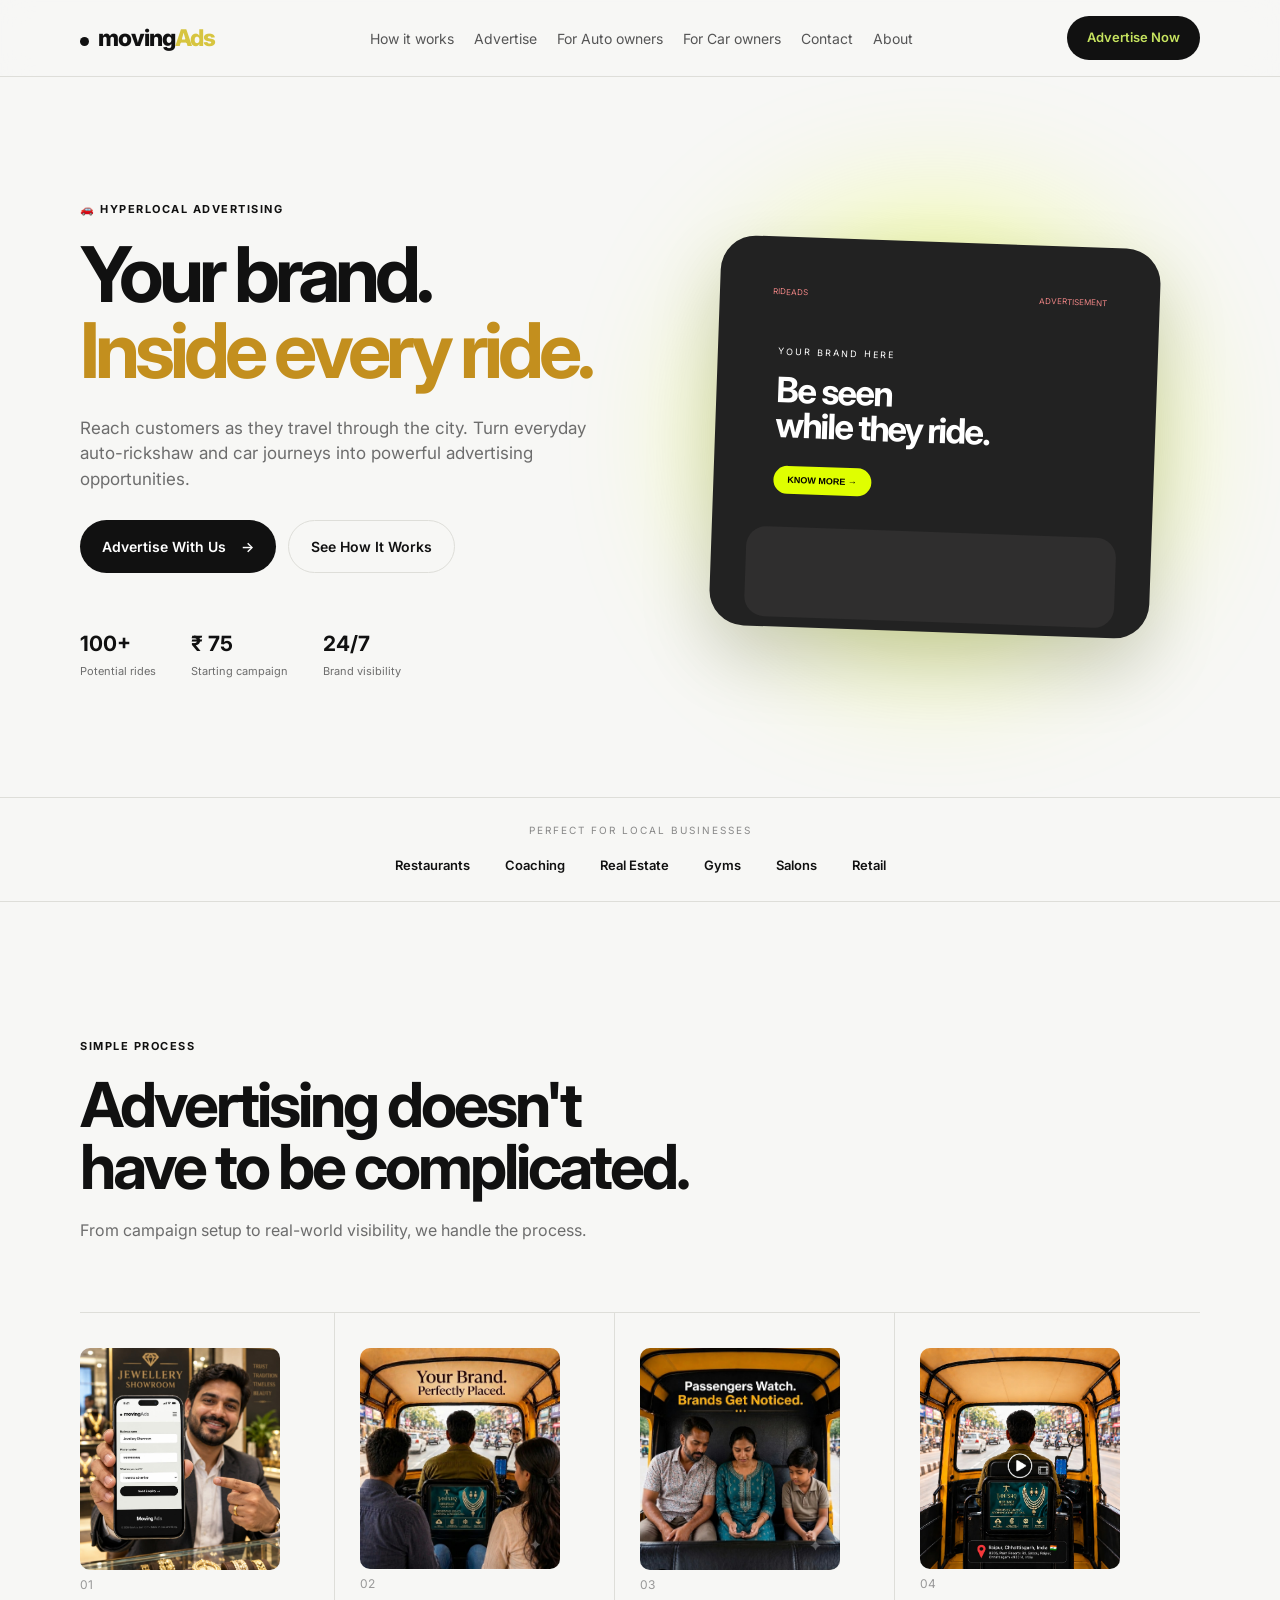
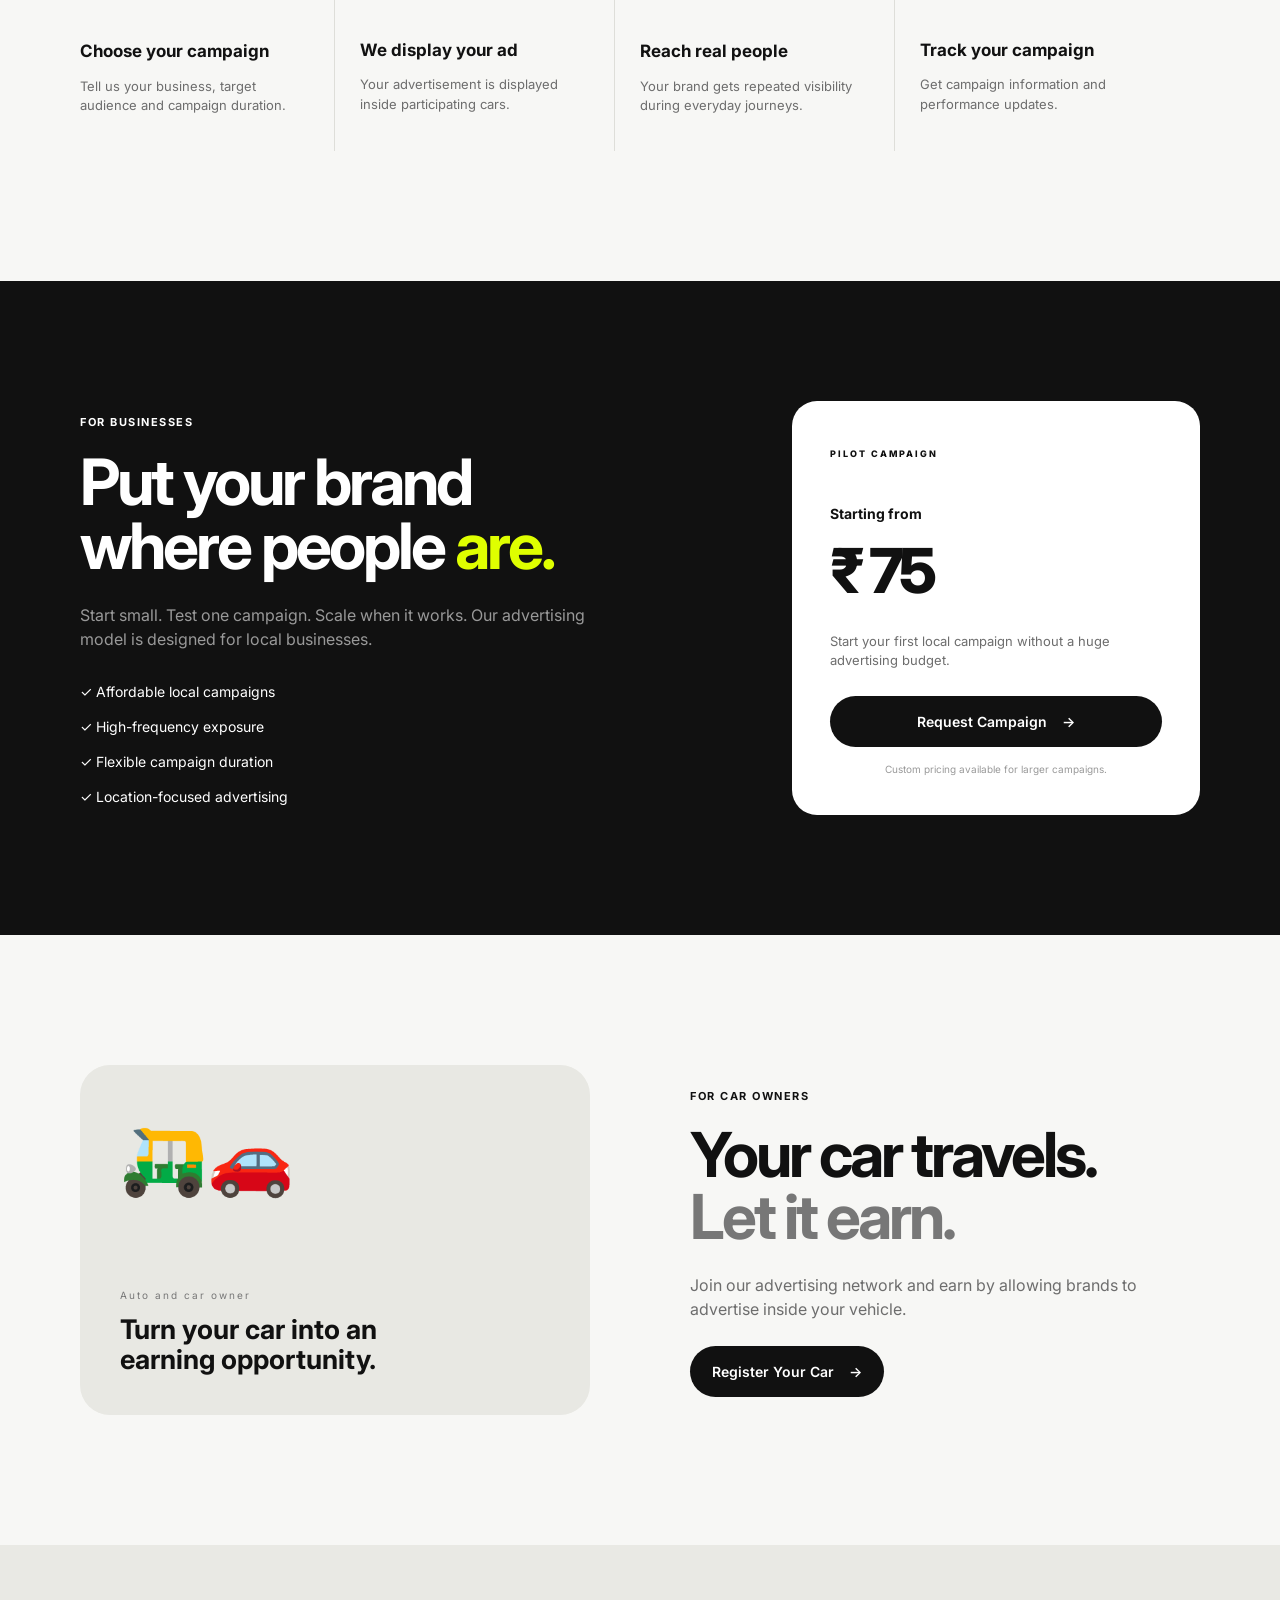
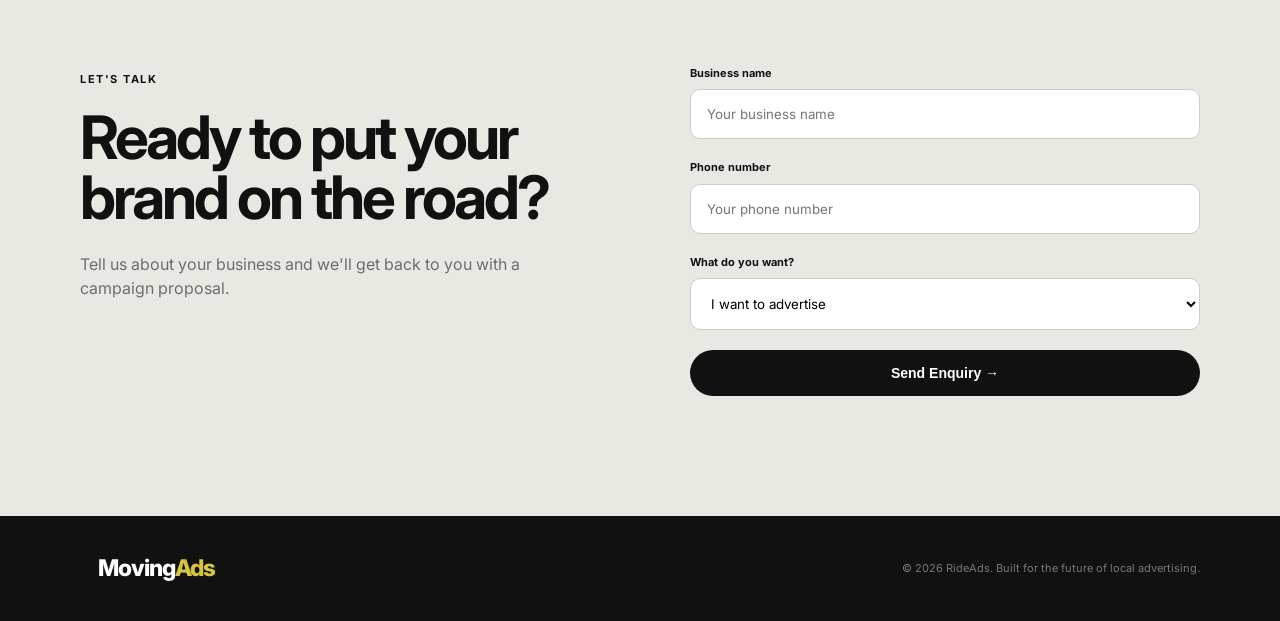
==== commit 2f67e21d: "Update index.html" ====
--- a/index.html
+++ b/index.html
@@ -307,7 +307,7 @@
                     </h3>
 
                     <div class="price">
-                        ₹  55
+                        ₹  75
                     </div>
 
                     <p>
